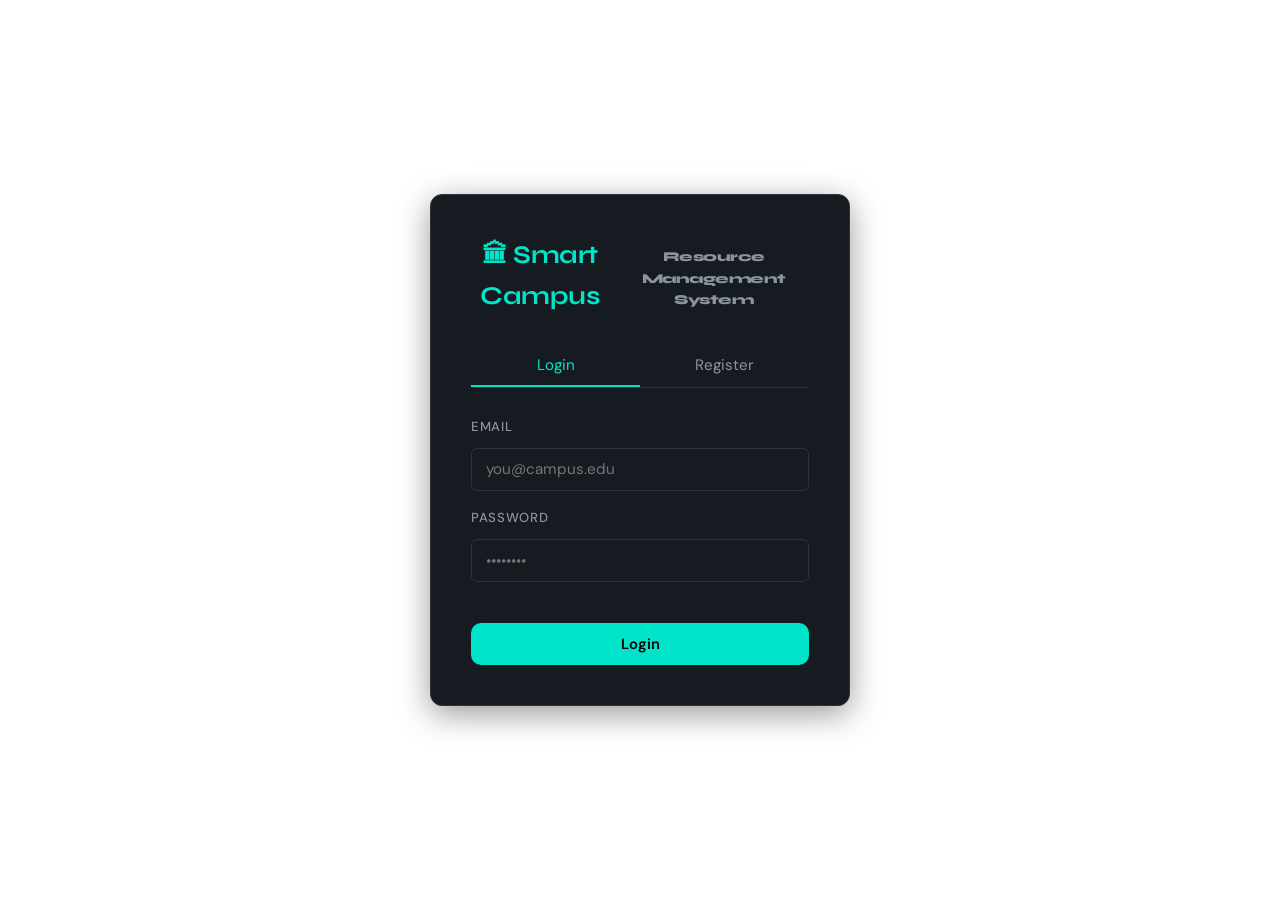
==== frontend/index.html @ bc65549e "Full stack code" ====
<!DOCTYPE html>
<html lang="en">
<head>
  <meta charset="UTF-8" />
  <meta name="viewport" content="width=device-width, initial-scale=1.0" />
  <title>Smart Campus — Login</title>
  <link rel="stylesheet" href="../css/style.css" />
  <style>
    /* ── Page-specific layout ── */
    body { background: var(--bg-dark); display: flex; align-items: center; justify-content: center; min-height: 100vh; }

    .auth-card {
      background: var(--bg-card);
      border: 1px solid var(--border);
      border-radius: 12px;
      width: 100%;
      max-width: 420px;
      padding: 2.5rem;
      box-shadow: 0 8px 32px rgba(0,0,0,0.4);
    }

    .auth-logo {
      text-align: center;
      margin-bottom: 1.75rem;
    }
    .auth-logo h1 { font-size: 1.6rem; color: var(--accent); margin: 0; }
    .auth-logo p  { color: var(--text-muted); font-size: 0.85rem; margin: 0.25rem 0 0; }

    .tab-row {
      display: flex;
      border-bottom: 1px solid var(--border);
      margin-bottom: 1.75rem;
    }
    .tab-btn {
      flex: 1;
      padding: 0.6rem;
      background: none;
      border: none;
      color: var(--text-muted);
      font-size: 0.95rem;
      cursor: pointer;
      border-bottom: 2px solid transparent;
      transition: all 0.2s;
    }
    .tab-btn.active { color: var(--accent); border-bottom-color: var(--accent); }

    .tab-panel { display: none; }
    .tab-panel.active { display: block; }

    .form-group { margin-bottom: 1rem; }
    .form-group label { display: block; color: var(--text-muted); font-size: 0.82rem; margin-bottom: 0.35rem; text-transform: uppercase; letter-spacing: 0.05em; }
    .form-group input,
    .form-group select { width: 100%; padding: 0.65rem 0.85rem; background: var(--bg-input); border: 1px solid var(--border); border-radius: 6px; color: var(--text); font-size: 0.95rem; box-sizing: border-box; transition: border-color 0.2s; }
    .form-group input:focus,
    .form-group select:focus { outline: none; border-color: var(--accent); }

    .btn-full { width: 100%; margin-top: 0.5rem; }
    .auth-error { color: var(--danger); font-size: 0.85rem; margin-top: 0.5rem; min-height: 1.2em; }
  </style>
</head>
<body>

<div class="auth-card">
  <div class="auth-logo">
    <h1>🏛 Smart Campus</h1>
    <p>Resource Management System</p>
  </div>

  <div class="tab-row">
    <button class="tab-btn active" onclick="switchTab('login')">Login</button>
    <button class="tab-btn" onclick="switchTab('signup')">Register</button>
  </div>

  <!-- LOGIN PANEL -->
  <div id="panel-login" class="tab-panel active">
    <div class="form-group">
      <label>Email</label>
      <input type="email" id="login-email" placeholder="you@campus.edu" autocomplete="email" />
    </div>
    <div class="form-group">
      <label>Password</label>
      <input type="password" id="login-password" placeholder="••••••••" autocomplete="current-password" />
    </div>
    <p class="auth-error" id="login-error"></p>
    <button class="btn btn-primary btn-full" id="btn-login" data-label="Login" onclick="doLogin()">Login</button>
  </div>

  <!-- SIGNUP PANEL -->
  <div id="panel-signup" class="tab-panel">
    <div class="form-group">
      <label>Full Name</label>
      <input type="text" id="reg-name" placeholder="Jane Smith" />
    </div>
    <div class="form-group">
      <label>Email</label>
      <input type="email" id="reg-email" placeholder="you@campus.edu" />
    </div>
    <div class="form-group">
      <label>Password</label>
      <input type="password" id="reg-password" placeholder="Min. 6 characters" />
    </div>
    <div class="form-group">
      <label>Role</label>
      <select id="reg-role">
        <option value="2">Student</option>
        <option value="3">Faculty</option>
      </select>
    </div>
    <p class="auth-error" id="reg-error"></p>
    <button class="btn btn-primary btn-full" id="btn-register" data-label="Create Account" onclick="doRegister()">Create Account</button>
  </div>
</div>

<div id="toast-container"></div>

<script>
  const API = "/api";

  // Check if already logged in
  if (localStorage.getItem("campus_token")) {
    window.location.href = "dashboard.html";
  }

  function switchTab(tab) {
    document.querySelectorAll(".tab-btn").forEach((b, i) => {
      b.classList.toggle("active", (i === 0 && tab === "login") || (i === 1 && tab === "signup"));
    });
    document.getElementById("panel-login").classList.toggle("active", tab === "login");
    document.getElementById("panel-signup").classList.toggle("active", tab === "signup");
  }

  async function doLogin() {
    const email    = document.getElementById("login-email").value.trim();
    const password = document.getElementById("login-password").value;
    const errEl    = document.getElementById("login-error");
    errEl.textContent = "";

    if (!email || !password) { errEl.textContent = "All fields required."; return; }

    const btn = document.getElementById("btn-login");
    btn.disabled = true; btn.textContent = "Logging in…";

    try {
      const res = await fetch(`${API}/users/login`, {
        method: "POST",
        headers: { "Content-Type": "application/json" },
        body: JSON.stringify({ email, password })
      });
      const data = await res.json();
      if (!res.ok) { errEl.textContent = data.detail || "Login failed."; return; }

      localStorage.setItem("campus_token", data.access_token);
      localStorage.setItem("campus_user", JSON.stringify({ user_id: data.user_id, role_id: data.role_id, email }));
      window.location.href = "dashboard.html";
    } catch(e) {
      errEl.textContent = "Network error.";
    } finally {
      btn.disabled = false; btn.textContent = "Login";
    }
  }

  async function doRegister() {
    const name     = document.getElementById("reg-name").value.trim();
    const email    = document.getElementById("reg-email").value.trim();
    const password = document.getElementById("reg-password").value;
    const role_id  = parseInt(document.getElementById("reg-role").value);
    const errEl    = document.getElementById("reg-error");
    errEl.textContent = "";

    if (!name || !email || !password) { errEl.textContent = "All fields required."; return; }
    if (password.length < 6)          { errEl.textContent = "Password must be at least 6 characters."; return; }

    const btn = document.getElementById("btn-register");
    btn.disabled = true; btn.textContent = "Creating account…";

    try {
      const res = await fetch(`${API}/users/register`, {
        method: "POST",
        headers: { "Content-Type": "application/json" },
        body: JSON.stringify({ name, email, password, role_id })
      });
      const data = await res.json();
      if (!res.ok) { errEl.textContent = data.detail || "Registration failed."; return; }
      showToast("Account created! Please log in.", "success");
      switchTab("login");
      document.getElementById("login-email").value = email;
    } catch(e) {
      errEl.textContent = "Network error.";
    } finally {
      btn.disabled = false; btn.textContent = "Create Account";
    }
  }

  // Allow Enter key to submit
  document.addEventListener("keydown", e => {
    if (e.key !== "Enter") return;
    const active = document.querySelector(".tab-panel.active")?.id;
    if (active === "panel-login")  doLogin();
    if (active === "panel-signup") doRegister();
  });

  function showToast(msg, type = "info") {
    const c = document.getElementById("toast-container");
    const t = document.createElement("div");
    t.className = `toast toast-${type}`;
    t.textContent = msg;
    c.appendChild(t);
    setTimeout(() => t.classList.add("show"), 10);
    setTimeout(() => { t.classList.remove("show"); setTimeout(() => t.remove(), 300); }, 3500);
  }
</script>
</body>
</html>
---- css/style.css ----
/* ================================================================
   SMART CAMPUS — style.css
   Design: Industrial-precision · Dark navy + electric teal accent
   ================================================================ */

@import url('https://fonts.googleapis.com/css2?family=Syne:wght@400;600;700;800&family=DM+Sans:wght@300;400;500&display=swap');

/* ─── VARIABLES ──────────────────────────────────────────────── */
:root {
  --bg:         #0d1117;
  --bg-card:    #161b22;
  --bg-hover:   #1f2937;
  --border:     #2d333b;
  --accent:     #00e5c9;
  --accent-dim: #00b89e;
  --accent-bg:  rgba(0, 229, 201, 0.08);
  --red:        #ff5c6c;
  --yellow:     #ffc84a;
  --green:      #4ade80;
  --text:       #e6edf3;
  --text-muted: #8b949e;
  --radius:     10px;
  --shadow:     0 4px 24px rgba(0,0,0,0.4);
  --font-head:  'Syne', sans-serif;
  --font-body:  'DM Sans', sans-serif;
  --nav-w:      240px;
  --transition: 0.2s ease;
}

/* ─── RESET ──────────────────────────────────────────────────── */
*, *::before, *::after { box-sizing: border-box; margin: 0; padding: 0; }
html { font-size: 16px; }
body {
  font-family: var(--font-body);
  background: var(--bg);
  color: var(--text);
  min-height: 100vh;
  line-height: 1.6;
}
a { text-decoration: none; color: inherit; }
button { cursor: pointer; font-family: var(--font-body); }
input, select, textarea { font-family: var(--font-body); }

/* ─── AUTH PAGES (index.html) ────────────────────────────────── */
.auth-container {
  min-height: 100vh;
  display: flex;
  align-items: center;
  justify-content: center;
  background: var(--bg);
  position: relative;
  overflow: hidden;
}
.auth-container::before {
  content: '';
  position: absolute;
  width: 600px; height: 600px;
  border-radius: 50%;
  background: radial-gradient(circle, rgba(0,229,201,0.06) 0%, transparent 70%);
  top: -100px; right: -100px;
  pointer-events: none;
}
.auth-box {
  background: var(--bg-card);
  border: 1px solid var(--border);
  border-radius: 16px;
  padding: 48px 40px;
  width: 420px;
  box-shadow: var(--shadow);
  animation: fadeUp 0.4s ease;
}
.auth-logo {
  font-family: var(--font-head);
  font-size: 1.5rem;
  font-weight: 800;
  color: var(--accent);
  letter-spacing: -0.5px;
  margin-bottom: 8px;
  display: flex;
  align-items: center;
  gap: 10px;
}
.auth-logo svg { width: 28px; height: 28px; }
.auth-title {
  font-family: var(--font-head);
  font-size: 1.75rem;
  font-weight: 700;
  margin-bottom: 6px;
}
.auth-subtitle { color: var(--text-muted); font-size: 0.875rem; margin-bottom: 32px; }
.auth-tabs {
  display: flex;
  gap: 4px;
  background: var(--bg);
  border-radius: 8px;
  padding: 4px;
  margin-bottom: 28px;
}
.auth-tab {
  flex: 1;
  padding: 8px;
  border: none;
  background: transparent;
  color: var(--text-muted);
  border-radius: 6px;
  font-size: 0.875rem;
  font-weight: 500;
  transition: var(--transition);
}
.auth-tab.active { background: var(--accent); color: #000; font-weight: 600; }
.auth-form { display: flex; flex-direction: column; gap: 16px; }
.form-group { display: flex; flex-direction: column; gap: 6px; }
.form-group label { font-size: 0.8rem; font-weight: 500; color: var(--text-muted); letter-spacing: 0.5px; text-transform: uppercase; }
.form-group input,
.form-group select {
  background: var(--bg);
  border: 1px solid var(--border);
  border-radius: var(--radius);
  padding: 10px 14px;
  color: var(--text);
  font-size: 0.925rem;
  transition: border-color var(--transition);
  outline: none;
}
.form-group input:focus,
.form-group select:focus { border-color: var(--accent); }
.form-group select option { background: var(--bg-card); }

.btn {
  padding: 11px 20px;
  border: none;
  border-radius: var(--radius);
  font-size: 0.925rem;
  font-weight: 600;
  transition: var(--transition);
}
.btn-primary {
  background: var(--accent);
  color: #000;
  width: 100%;
  margin-top: 4px;
}
.btn-primary:hover { background: var(--accent-dim); transform: translateY(-1px); }
.btn-secondary {
  background: var(--bg-hover);
  color: var(--text);
  border: 1px solid var(--border);
}
.btn-secondary:hover { background: var(--border); }
.btn-danger { background: var(--red); color: #fff; }
.btn-danger:hover { opacity: 0.85; }
.btn-sm { padding: 6px 14px; font-size: 0.8rem; }
.btn-icon { background: none; border: none; color: var(--text-muted); padding: 6px; border-radius: 6px; }
.btn-icon:hover { color: var(--text); background: var(--bg-hover); }

.alert {
  padding: 10px 14px;
  border-radius: var(--radius);
  font-size: 0.875rem;
  display: none;
}
.alert.show { display: block; }
.alert-error   { background: rgba(255,92,108,0.1); border: 1px solid rgba(255,92,108,0.3); color: var(--red); }
.alert-success { background: rgba(74,222,128,0.1); border: 1px solid rgba(74,222,128,0.3); color: var(--green); }
.alert-info    { background: var(--accent-bg); border: 1px solid rgba(0,229,201,0.3); color: var(--accent); }

/* ─── APP SHELL ──────────────────────────────────────────────── */
.app-shell { display: flex; min-height: 100vh; }

/* Sidebar */
.sidebar {
  width: var(--nav-w);
  background: var(--bg-card);
  border-right: 1px solid var(--border);
  display: flex;
  flex-direction: column;
  position: fixed;
  top: 0; left: 0;
  height: 100vh;
  z-index: 100;
  transition: transform var(--transition);
}
.sidebar-logo {
  padding: 24px 20px 16px;
  font-family: var(--font-head);
  font-size: 1.1rem;
  font-weight: 800;
  color: var(--accent);
  border-bottom: 1px solid var(--border);
  letter-spacing: -0.3px;
}
.sidebar-logo span { color: var(--text-muted); font-weight: 400; }
.sidebar-nav { flex: 1; padding: 16px 12px; display: flex; flex-direction: column; gap: 4px; }
.nav-item {
  display: flex;
  align-items: center;
  gap: 12px;
  padding: 10px 12px;
  border-radius: var(--radius);
  color: var(--text-muted);
  font-size: 0.9rem;
  font-weight: 500;
  transition: var(--transition);
  cursor: pointer;
  border: none;
  background: none;
  text-align: left;
  width: 100%;
}
.nav-item:hover { background: var(--bg-hover); color: var(--text); }
.nav-item.active { background: var(--accent-bg); color: var(--accent); }
.nav-item svg { width: 18px; height: 18px; flex-shrink: 0; }
.nav-section-label {
  font-size: 0.7rem;
  font-weight: 600;
  color: var(--text-muted);
  letter-spacing: 1px;
  text-transform: uppercase;
  padding: 12px 12px 4px;
}
.sidebar-footer {
  padding: 16px 12px;
  border-top: 1px solid var(--border);
}
.user-chip {
  display: flex;
  align-items: center;
  gap: 10px;
  padding: 8px 10px;
  border-radius: var(--radius);
  background: var(--bg-hover);
}
.user-avatar {
  width: 32px; height: 32px;
  border-radius: 50%;
  background: var(--accent);
  color: #000;
  font-weight: 700;
  font-size: 0.8rem;
  display: flex;
  align-items: center;
  justify-content: center;
  flex-shrink: 0;
}
.user-info { flex: 1; min-width: 0; }
.user-name { font-size: 0.85rem; font-weight: 600; white-space: nowrap; overflow: hidden; text-overflow: ellipsis; }
.user-role { font-size: 0.7rem; color: var(--text-muted); }

/* Main content */
.main-content {
  margin-left: var(--nav-w);
  flex: 1;
  padding: 32px;
  min-height: 100vh;
}

/* ─── PAGE HEADERS ───────────────────────────────────────────── */
.page-header {
  display: flex;
  align-items: flex-start;
  justify-content: space-between;
  margin-bottom: 28px;
  gap: 16px;
}
.page-title {
  font-family: var(--font-head);
  font-size: 1.6rem;
  font-weight: 800;
  letter-spacing: -0.5px;
}
.page-subtitle { color: var(--text-muted); font-size: 0.875rem; margin-top: 2px; }

/* ─── CARDS ──────────────────────────────────────────────────── */
.card {
  background: var(--bg-card);
  border: 1px solid var(--border);
  border-radius: 14px;
  padding: 24px;
}
.card-title {
  font-family: var(--font-head);
  font-size: 1rem;
  font-weight: 700;
  margin-bottom: 16px;
}

/* Stat cards grid */
.stats-grid {
  display: grid;
  grid-template-columns: repeat(auto-fill, minmax(200px, 1fr));
  gap: 16px;
  margin-bottom: 28px;
}
.stat-card {
  background: var(--bg-card);
  border: 1px solid var(--border);
  border-radius: 14px;
  padding: 20px 22px;
  position: relative;
  overflow: hidden;
}
.stat-card::after {
  content: '';
  position: absolute;
  top: 0; left: 0;
  width: 3px; height: 100%;
  background: var(--accent);
}
.stat-card.red::after   { background: var(--red); }
.stat-card.yellow::after{ background: var(--yellow); }
.stat-card.green::after { background: var(--green); }
.stat-label { font-size: 0.75rem; font-weight: 600; color: var(--text-muted); text-transform: uppercase; letter-spacing: 0.5px; margin-bottom: 8px; }
.stat-value { font-family: var(--font-head); font-size: 2.2rem; font-weight: 800; letter-spacing: -1px; }
.stat-sub   { font-size: 0.8rem; color: var(--text-muted); margin-top: 4px; }

/* ─── TABLES ─────────────────────────────────────────────────── */
.table-wrap { overflow-x: auto; }
table { width: 100%; border-collapse: collapse; }
thead th {
  text-align: left;
  font-size: 0.75rem;
  font-weight: 600;
  color: var(--text-muted);
  text-transform: uppercase;
  letter-spacing: 0.5px;
  padding: 10px 14px;
  border-bottom: 1px solid var(--border);
}
tbody td {
  padding: 12px 14px;
  font-size: 0.875rem;
  border-bottom: 1px solid var(--border);
  vertical-align: middle;
}
tbody tr:last-child td { border-bottom: none; }
tbody tr:hover { background: var(--bg-hover); }

/* ─── BADGES ─────────────────────────────────────────────────── */
.badge {
  display: inline-flex;
  align-items: center;
  gap: 5px;
  padding: 3px 10px;
  border-radius: 20px;
  font-size: 0.75rem;
  font-weight: 600;
}
.badge-green     { background: rgba(74,222,128,0.12); color: var(--green); }
.badge-red       { background: rgba(255,92,108,0.12); color: var(--red); }
.badge-yellow    { background: rgba(255,200,74,0.12); color: var(--yellow); }
.badge-teal      { background: var(--accent-bg); color: var(--accent); }
.badge-muted     { background: var(--bg-hover); color: var(--text-muted); }

/* ─── FORMS ──────────────────────────────────────────────────── */
.form-row { display: grid; grid-template-columns: 1fr 1fr; gap: 16px; }
.form-actions { display: flex; gap: 12px; justify-content: flex-end; margin-top: 8px; }

/* ─── MODAL ──────────────────────────────────────────────────── */
.modal-backdrop {
  position: fixed; inset: 0;
  background: rgba(0,0,0,0.7);
  z-index: 200;
  display: none;
  align-items: center;
  justify-content: center;
}
.modal-backdrop.open { display: flex; }
.modal {
  background: var(--bg-card);
  border: 1px solid var(--border);
  border-radius: 16px;
  padding: 32px;
  width: 500px;
  max-width: 95vw;
  box-shadow: var(--shadow);
  animation: fadeUp 0.25s ease;
}
.modal-header {
  display: flex;
  justify-content: space-between;
  align-items: center;
  margin-bottom: 24px;
}
.modal-title { font-family: var(--font-head); font-size: 1.2rem; font-weight: 700; }

/* ─── SLOT GRID ──────────────────────────────────────────────── */
.slot-grid {
  display: grid;
  grid-template-columns: repeat(auto-fill, minmax(120px, 1fr));
  gap: 8px;
}
.slot-btn {
  padding: 10px;
  border: 1px solid var(--border);
  border-radius: 8px;
  background: var(--bg);
  color: var(--text);
  font-size: 0.8rem;
  text-align: center;
  transition: var(--transition);
  cursor: pointer;
}
.slot-btn:hover:not(:disabled) { border-color: var(--accent); color: var(--accent); }
.slot-btn.selected { border-color: var(--accent); background: var(--accent-bg); color: var(--accent); font-weight: 600; }
.slot-btn:disabled { opacity: 0.35; cursor: not-allowed; }

/* ─── RESOURCE CARDS (booking page) ─────────────────────────── */
.resource-grid {
  display: grid;
  grid-template-columns: repeat(auto-fill, minmax(260px, 1fr));
  gap: 16px;
}
.resource-card {
  background: var(--bg-card);
  border: 1px solid var(--border);
  border-radius: 14px;
  padding: 20px;
  cursor: pointer;
  transition: var(--transition);
  position: relative;
}
.resource-card:hover { border-color: var(--accent); transform: translateY(-2px); }
.resource-card.selected { border-color: var(--accent); box-shadow: 0 0 0 3px var(--accent-bg); }
.resource-card.disabled { opacity: 0.45; cursor: not-allowed; pointer-events: none; }
.resource-name { font-family: var(--font-head); font-size: 1rem; font-weight: 700; margin-bottom: 4px; }
.resource-meta { font-size: 0.8rem; color: var(--text-muted); display: flex; gap: 8px; flex-wrap: wrap; margin-top: 8px; }
.resource-meta span { display: flex; align-items: center; gap: 4px; }

/* ─── CHART BARS ─────────────────────────────────────────────── */
.bar-chart { display: flex; flex-direction: column; gap: 10px; }
.bar-row { display: flex; align-items: center; gap: 12px; }
.bar-label { width: 130px; font-size: 0.8rem; color: var(--text-muted); white-space: nowrap; overflow: hidden; text-overflow: ellipsis; flex-shrink: 0; }
.bar-track { flex: 1; height: 8px; background: var(--bg-hover); border-radius: 4px; overflow: hidden; }
.bar-fill  { height: 100%; background: var(--accent); border-radius: 4px; transition: width 0.6s ease; }
.bar-count { width: 40px; text-align: right; font-size: 0.8rem; font-weight: 600; color: var(--text); }

/* ─── DONUT (CSS-only) ───────────────────────────────────────── */
.donut-wrap { display: flex; align-items: center; gap: 24px; }
.donut-legend { display: flex; flex-direction: column; gap: 8px; }
.legend-item { display: flex; align-items: center; gap: 8px; font-size: 0.8rem; }
.legend-dot { width: 10px; height: 10px; border-radius: 50%; flex-shrink: 0; }

/* ─── LOADING ────────────────────────────────────────────────── */
.spinner {
  width: 22px; height: 22px;
  border: 3px solid var(--border);
  border-top-color: var(--accent);
  border-radius: 50%;
  animation: spin 0.7s linear infinite;
  margin: 0 auto;
}
.loading-overlay {
  display: flex; align-items: center; justify-content: center;
  padding: 48px;
  flex-direction: column;
  gap: 12px;
  color: var(--text-muted);
  font-size: 0.875rem;
}

/* ─── EMPTY STATE ────────────────────────────────────────────── */
.empty-state {
  text-align: center;
  padding: 48px 24px;
  color: var(--text-muted);
}
.empty-state svg { width: 48px; height: 48px; margin: 0 auto 16px; opacity: 0.3; }
.empty-state p { font-size: 0.875rem; }

/* ─── FILTER BAR ─────────────────────────────────────────────── */
.filter-bar {
  display: flex;
  align-items: center;
  gap: 12px;
  flex-wrap: wrap;
  margin-bottom: 20px;
}
.filter-bar input,
.filter-bar select {
  background: var(--bg-card);
  border: 1px solid var(--border);
  border-radius: var(--radius);
  padding: 8px 14px;
  color: var(--text);
  font-size: 0.875rem;
  outline: none;
  transition: border-color var(--transition);
}
.filter-bar input:focus,
.filter-bar select:focus { border-color: var(--accent); }
.filter-bar select option { background: var(--bg-card); }

/* ─── ANIMATIONS ─────────────────────────────────────────────── */
@keyframes fadeUp {
  from { opacity: 0; transform: translateY(16px); }
  to   { opacity: 1; transform: translateY(0); }
}
@keyframes spin {
  to { transform: rotate(360deg); }
}
.page-section { animation: fadeUp 0.3s ease; }

/* ─── RESPONSIVE ─────────────────────────────────────────────── */
@media (max-width: 768px) {
  .sidebar { transform: translateX(-100%); }
  .sidebar.open { transform: translateX(0); }
  .main-content { margin-left: 0; padding: 20px 16px; }
  .form-row { grid-template-columns: 1fr; }
  .stats-grid { grid-template-columns: repeat(2, 1fr); }
  .auth-box { width: 95vw; padding: 32px 20px; }
}

/* ─── UTILITIES ──────────────────────────────────────────────── */
.hidden { display: none !important; }
.flex   { display: flex; }
.items-center { align-items: center; }
.gap-2  { gap: 8px; }
.gap-3  { gap: 12px; }
.mt-1   { margin-top: 4px; }
.mt-2   { margin-top: 8px; }
.mt-3   { margin-top: 16px; }
.mb-2   { margin-bottom: 8px; }
.text-muted  { color: var(--text-muted); }
.text-accent { color: var(--accent); }
.text-red    { color: var(--red); }
.text-sm     { font-size: 0.875rem; }
.font-bold   { font-weight: 700; }
.w-full      { width: 100%; }
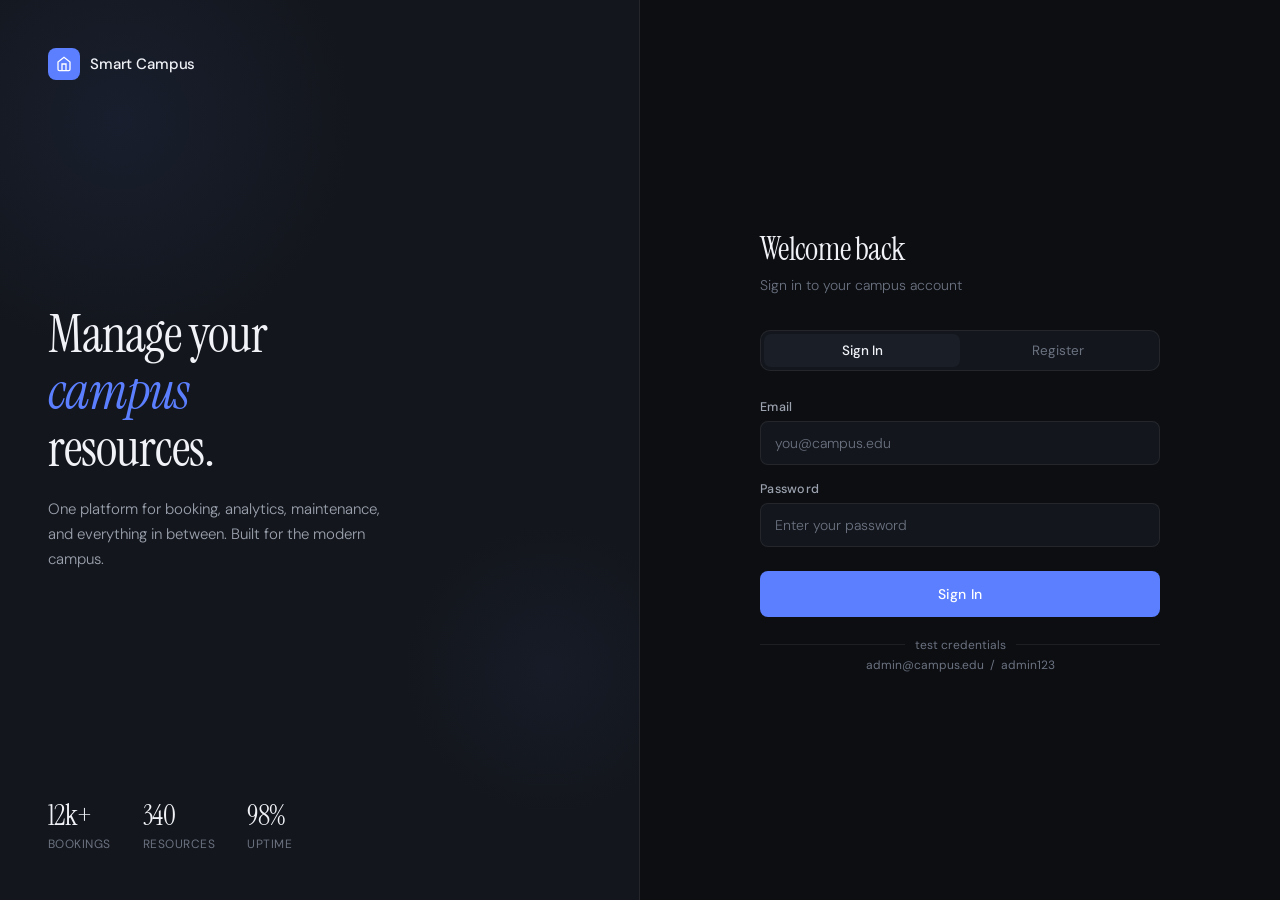
==== commit df5bff59: "Updated HTML Files" ====
--- a/frontend/index.html
+++ b/frontend/index.html
@@ -3,211 +3,534 @@
 <head>
   <meta charset="UTF-8" />
   <meta name="viewport" content="width=device-width, initial-scale=1.0" />
-  <title>Smart Campus — Login</title>
-  <link rel="stylesheet" href="../css/style.css" />
+  <title>Smart Campus — Sign In</title>
+  <link rel="preconnect" href="https://fonts.googleapis.com">
+  <link rel="preconnect" href="https://fonts.gstatic.com" crossorigin>
+  <link href="https://fonts.googleapis.com/css2?family=Instrument+Serif:ital@0;1&family=DM+Sans:wght@300;400;500&display=swap" rel="stylesheet">
   <style>
-    /* ── Page-specific layout ── */
-    body { background: var(--bg-dark); display: flex; align-items: center; justify-content: center; min-height: 100vh; }
+    *, *::before, *::after { box-sizing: border-box; margin: 0; padding: 0; }
+
+    :root {
+      --bg: #0c0e12;
+      --surface: #13161c;
+      --surface2: #1a1e27;
+      --border: rgba(255,255,255,0.07);
+      --border-hover: rgba(255,255,255,0.14);
+      --accent: #5b7fff;
+      --accent-glow: rgba(91,127,255,0.18);
+      --accent-dim: rgba(91,127,255,0.12);
+      --text: #f0f2f7;
+      --text-muted: #6b7280;
+      --text-dim: #9ca3af;
+      --success: #22c55e;
+      --danger: #f87171;
+      --serif: 'Instrument Serif', Georgia, serif;
+      --sans: 'DM Sans', sans-serif;
+    }
+
+    html, body {
+      height: 100%;
+      background: var(--bg);
+      font-family: var(--sans);
+      color: var(--text);
+    }
+
+    body {
+      display: grid;
+      grid-template-columns: 1fr 1fr;
+      min-height: 100vh;
+    }
+
+    /* ── LEFT PANEL ── */
+    .left-panel {
+      display: flex;
+      flex-direction: column;
+      justify-content: space-between;
+      padding: 48px;
+      background: var(--surface);
+      border-right: 1px solid var(--border);
+      position: relative;
+      overflow: hidden;
+    }
+
+    .left-panel::before {
+      content: '';
+      position: absolute;
+      top: -120px;
+      left: -120px;
+      width: 480px;
+      height: 480px;
+      background: radial-gradient(circle, rgba(91,127,255,0.08) 0%, transparent 70%);
+      pointer-events: none;
+    }
+
+    .left-panel::after {
+      content: '';
+      position: absolute;
+      bottom: 80px;
+      right: -60px;
+      width: 300px;
+      height: 300px;
+      background: radial-gradient(circle, rgba(91,127,255,0.05) 0%, transparent 70%);
+      pointer-events: none;
+    }
+
+    .brand {
+      display: flex;
+      align-items: center;
+      gap: 10px;
+      position: relative;
+      z-index: 1;
+    }
+
+    .brand-icon {
+      width: 32px;
+      height: 32px;
+      background: var(--accent);
+      border-radius: 8px;
+      display: flex;
+      align-items: center;
+      justify-content: center;
+    }
+
+    .brand-icon svg {
+      width: 16px;
+      height: 16px;
+      stroke: white;
+      fill: none;
+      stroke-width: 2;
+    }
+
+    .brand-name {
+      font-size: 15px;
+      font-weight: 500;
+      letter-spacing: -0.01em;
+    }
+
+    .left-content {
+      position: relative;
+      z-index: 1;
+    }
+
+    .left-content h1 {
+      font-family: var(--serif);
+      font-size: 52px;
+      line-height: 1.1;
+      font-weight: 400;
+      color: var(--text);
+      letter-spacing: -0.02em;
+      margin-bottom: 20px;
+    }
+
+    .left-content h1 em {
+      font-style: italic;
+      color: var(--accent);
+    }
+
+    .left-content p {
+      font-size: 15px;
+      color: var(--text-dim);
+      line-height: 1.65;
+      max-width: 340px;
+      font-weight: 300;
+    }
+
+    .stats-row {
+      display: flex;
+      gap: 32px;
+      position: relative;
+      z-index: 1;
+    }
+
+    .stat {
+      display: flex;
+      flex-direction: column;
+      gap: 2px;
+    }
+
+    .stat-number {
+      font-family: var(--serif);
+      font-size: 28px;
+      color: var(--text);
+      letter-spacing: -0.02em;
+    }
+
+    .stat-label {
+      font-size: 12px;
+      color: var(--text-muted);
+      font-weight: 400;
+      letter-spacing: 0.04em;
+      text-transform: uppercase;
+    }
+
+    /* ── RIGHT PANEL ── */
+    .right-panel {
+      display: flex;
+      align-items: center;
+      justify-content: center;
+      padding: 48px 56px;
+    }
 
     .auth-card {
-      background: var(--bg-card);
+      width: 100%;
+      max-width: 400px;
+    }
+
+    .auth-header {
+      margin-bottom: 36px;
+    }
+
+    .auth-header h2 {
+      font-family: var(--serif);
+      font-size: 32px;
+      font-weight: 400;
+      letter-spacing: -0.02em;
+      margin-bottom: 6px;
+    }
+
+    .auth-header p {
+      font-size: 14px;
+      color: var(--text-muted);
+      font-weight: 300;
+    }
+
+    /* TABS */
+    .tabs {
+      display: flex;
+      gap: 0;
+      background: var(--surface);
       border: 1px solid var(--border);
-      border-radius: 12px;
-      width: 100%;
-      max-width: 420px;
-      padding: 2.5rem;
-      box-shadow: 0 8px 32px rgba(0,0,0,0.4);
-    }
-
-    .auth-logo {
-      text-align: center;
-      margin-bottom: 1.75rem;
-    }
-    .auth-logo h1 { font-size: 1.6rem; color: var(--accent); margin: 0; }
-    .auth-logo p  { color: var(--text-muted); font-size: 0.85rem; margin: 0.25rem 0 0; }
-
-    .tab-row {
-      display: flex;
-      border-bottom: 1px solid var(--border);
-      margin-bottom: 1.75rem;
-    }
-    .tab-btn {
+      border-radius: 10px;
+      padding: 3px;
+      margin-bottom: 28px;
+    }
+
+    .tab {
       flex: 1;
-      padding: 0.6rem;
-      background: none;
+      padding: 8px 0;
+      font-size: 13.5px;
+      font-weight: 400;
+      font-family: var(--sans);
+      background: transparent;
       border: none;
       color: var(--text-muted);
-      font-size: 0.95rem;
+      border-radius: 7px;
       cursor: pointer;
-      border-bottom: 2px solid transparent;
-      transition: all 0.2s;
-    }
-    .tab-btn.active { color: var(--accent); border-bottom-color: var(--accent); }
-
-    .tab-panel { display: none; }
-    .tab-panel.active { display: block; }
-
-    .form-group { margin-bottom: 1rem; }
-    .form-group label { display: block; color: var(--text-muted); font-size: 0.82rem; margin-bottom: 0.35rem; text-transform: uppercase; letter-spacing: 0.05em; }
-    .form-group input,
-    .form-group select { width: 100%; padding: 0.65rem 0.85rem; background: var(--bg-input); border: 1px solid var(--border); border-radius: 6px; color: var(--text); font-size: 0.95rem; box-sizing: border-box; transition: border-color 0.2s; }
-    .form-group input:focus,
-    .form-group select:focus { outline: none; border-color: var(--accent); }
-
-    .btn-full { width: 100%; margin-top: 0.5rem; }
-    .auth-error { color: var(--danger); font-size: 0.85rem; margin-top: 0.5rem; min-height: 1.2em; }
+      transition: all 0.2s ease;
+    }
+
+    .tab.active {
+      background: var(--surface2);
+      color: var(--text);
+      font-weight: 500;
+    }
+
+    /* FORM */
+    .form-group {
+      margin-bottom: 16px;
+    }
+
+    label {
+      display: block;
+      font-size: 12.5px;
+      font-weight: 500;
+      color: var(--text-dim);
+      margin-bottom: 6px;
+      letter-spacing: 0.02em;
+    }
+
+    input, select {
+      width: 100%;
+      height: 44px;
+      background: var(--surface);
+      border: 1px solid var(--border);
+      border-radius: 8px;
+      padding: 0 14px;
+      font-size: 14px;
+      font-family: var(--sans);
+      color: var(--text);
+      outline: none;
+      transition: border-color 0.18s ease, box-shadow 0.18s ease;
+      -webkit-appearance: none;
+    }
+
+    select {
+      cursor: pointer;
+      background-image: url("data:image/svg+xml,%3Csvg xmlns='http://www.w3.org/2000/svg' width='12' height='8' viewBox='0 0 12 8'%3E%3Cpath d='M1 1l5 5 5-5' stroke='%236b7280' stroke-width='1.5' fill='none' stroke-linecap='round'/%3E%3C/svg%3E");
+      background-repeat: no-repeat;
+      background-position: right 14px center;
+      padding-right: 36px;
+    }
+
+    select option { background: #1a1e27; }
+
+    input::placeholder { color: var(--text-muted); font-weight: 300; }
+
+    input:hover, select:hover { border-color: var(--border-hover); }
+
+    input:focus, select:focus {
+      border-color: var(--accent);
+      box-shadow: 0 0 0 3px var(--accent-dim);
+    }
+
+    /* BUTTON */
+    .btn-primary {
+      width: 100%;
+      height: 46px;
+      background: var(--accent);
+      border: none;
+      border-radius: 8px;
+      color: white;
+      font-size: 14px;
+      font-weight: 500;
+      font-family: var(--sans);
+      cursor: pointer;
+      margin-top: 8px;
+      transition: all 0.18s ease;
+      letter-spacing: 0.01em;
+      position: relative;
+      overflow: hidden;
+    }
+
+    .btn-primary::after {
+      content: '';
+      position: absolute;
+      inset: 0;
+      background: rgba(255,255,255,0);
+      transition: background 0.18s;
+    }
+
+    .btn-primary:hover::after { background: rgba(255,255,255,0.08); }
+    .btn-primary:active { transform: scale(0.99); }
+    .btn-primary:disabled { opacity: 0.5; cursor: not-allowed; transform: none; }
+
+    /* ALERTS */
+    .alert {
+      font-size: 13px;
+      border-radius: 7px;
+      padding: 0;
+      max-height: 0;
+      overflow: hidden;
+      transition: max-height 0.25s ease, padding 0.25s ease, margin 0.25s ease;
+      margin: 0;
+    }
+
+    .alert.show {
+      padding: 10px 12px;
+      max-height: 80px;
+      margin-bottom: 12px;
+    }
+
+    .alert-error.show {
+      background: rgba(248,113,113,0.1);
+      border: 1px solid rgba(248,113,113,0.2);
+      color: var(--danger);
+    }
+
+    .alert-success.show {
+      background: rgba(34,197,94,0.1);
+      border: 1px solid rgba(34,197,94,0.2);
+      color: var(--success);
+    }
+
+    /* DIVIDER */
+    .hint {
+      margin-top: 20px;
+      display: flex;
+      align-items: center;
+      gap: 10px;
+      font-size: 12px;
+      color: var(--text-muted);
+    }
+
+    .hint::before, .hint::after {
+      content: '';
+      flex: 1;
+      height: 1px;
+      background: var(--border);
+    }
+
+    .hidden { display: none; }
+
+    /* ── RESPONSIVE ── */
+    @media (max-width: 768px) {
+      body { grid-template-columns: 1fr; }
+
+      .left-panel {
+        padding: 32px 28px 28px;
+        border-right: none;
+        border-bottom: 1px solid var(--border);
+      }
+
+      .left-content h1 { font-size: 36px; }
+      .stats-row { gap: 24px; }
+
+      .right-panel { padding: 32px 28px; }
+    }
+
+    /* ── ANIMATION ── */
+    @keyframes fadeUp {
+      from { opacity: 0; transform: translateY(12px); }
+      to { opacity: 1; transform: translateY(0); }
+    }
+
+    .auth-card { animation: fadeUp 0.4s ease both; }
+    .left-content { animation: fadeUp 0.45s ease 0.1s both; }
   </style>
 </head>
 <body>
 
-<div class="auth-card">
-  <div class="auth-logo">
-    <h1>🏛 Smart Campus</h1>
-    <p>Resource Management System</p>
+  <!-- LEFT PANEL -->
+  <div class="left-panel">
+    <div class="brand">
+      <div class="brand-icon">
+        <svg viewBox="0 0 24 24"><path d="M3 9l9-7 9 7v11a2 2 0 01-2 2H5a2 2 0 01-2-2z"/><polyline points="9 22 9 12 15 12 15 22"/></svg>
+      </div>
+      <span class="brand-name">Smart Campus</span>
+    </div>
+
+    <div class="left-content">
+      <h1>Manage your<br><em>campus</em><br>resources.</h1>
+      <p>One platform for booking, analytics, maintenance, and everything in between. Built for the modern campus.</p>
+    </div>
+
+    <div class="stats-row">
+      <div class="stat">
+        <span class="stat-number">12k+</span>
+        <span class="stat-label">Bookings</span>
+      </div>
+      <div class="stat">
+        <span class="stat-number">340</span>
+        <span class="stat-label">Resources</span>
+      </div>
+      <div class="stat">
+        <span class="stat-number">98%</span>
+        <span class="stat-label">Uptime</span>
+      </div>
+    </div>
   </div>
 
-  <div class="tab-row">
-    <button class="tab-btn active" onclick="switchTab('login')">Login</button>
-    <button class="tab-btn" onclick="switchTab('signup')">Register</button>
+  <!-- RIGHT PANEL -->
+  <div class="right-panel">
+    <div class="auth-card">
+
+      <div class="auth-header">
+        <h2 id="panel-title">Welcome back</h2>
+        <p id="panel-sub">Sign in to your campus account</p>
+      </div>
+
+      <div class="tabs">
+        <button class="tab active" id="tab-login" onclick="switchTab('login')">Sign In</button>
+        <button class="tab" id="tab-register" onclick="switchTab('register')">Register</button>
+      </div>
+
+      <!-- LOGIN -->
+      <div id="panel-login">
+        <div class="form-group">
+          <label for="login-email">Email</label>
+          <input type="email" id="login-email" placeholder="you@campus.edu" autocomplete="email" />
+        </div>
+        <div class="form-group">
+          <label for="login-password">Password</label>
+          <input type="password" id="login-password" placeholder="Enter your password" />
+        </div>
+        <div class="alert alert-error" id="login-error"></div>
+        <button class="btn-primary" id="btn-login" onclick="doLogin()">Sign In</button>
+        <div class="hint">test credentials</div>
+        <div style="text-align:center;font-size:12px;color:var(--text-muted);margin-top:4px;">admin@campus.edu &nbsp;/&nbsp; admin123</div>
+      </div>
+
+      <!-- REGISTER -->
+      <div id="panel-register" class="hidden">
+        <div class="form-group">
+          <label for="reg-name">Full Name</label>
+          <input type="text" id="reg-name" placeholder="Your full name" />
+        </div>
+        <div class="form-group">
+          <label for="reg-email">Email</label>
+          <input type="email" id="reg-email" placeholder="you@campus.edu" />
+        </div>
+        <div class="form-group">
+          <label for="reg-password">Password</label>
+          <input type="password" id="reg-password" placeholder="Minimum 6 characters" />
+        </div>
+        <div class="form-group">
+          <label for="reg-role">Role</label>
+          <select id="reg-role">
+            <option value="2">Student</option>
+            <option value="3">Faculty</option>
+            <option value="4">Staff</option>
+          </select>
+        </div>
+        <div class="alert alert-error" id="reg-error"></div>
+        <div class="alert alert-success" id="reg-success"></div>
+        <button class="btn-primary" id="btn-register" onclick="doRegister()">Create Account</button>
+      </div>
+
+    </div>
   </div>
 
-  <!-- LOGIN PANEL -->
-  <div id="panel-login" class="tab-panel active">
-    <div class="form-group">
-      <label>Email</label>
-      <input type="email" id="login-email" placeholder="you@campus.edu" autocomplete="email" />
-    </div>
-    <div class="form-group">
-      <label>Password</label>
-      <input type="password" id="login-password" placeholder="••••••••" autocomplete="current-password" />
-    </div>
-    <p class="auth-error" id="login-error"></p>
-    <button class="btn btn-primary btn-full" id="btn-login" data-label="Login" onclick="doLogin()">Login</button>
-  </div>
-
-  <!-- SIGNUP PANEL -->
-  <div id="panel-signup" class="tab-panel">
-    <div class="form-group">
-      <label>Full Name</label>
-      <input type="text" id="reg-name" placeholder="Jane Smith" />
-    </div>
-    <div class="form-group">
-      <label>Email</label>
-      <input type="email" id="reg-email" placeholder="you@campus.edu" />
-    </div>
-    <div class="form-group">
-      <label>Password</label>
-      <input type="password" id="reg-password" placeholder="Min. 6 characters" />
-    </div>
-    <div class="form-group">
-      <label>Role</label>
-      <select id="reg-role">
-        <option value="2">Student</option>
-        <option value="3">Faculty</option>
-      </select>
-    </div>
-    <p class="auth-error" id="reg-error"></p>
-    <button class="btn btn-primary btn-full" id="btn-register" data-label="Create Account" onclick="doRegister()">Create Account</button>
-  </div>
-</div>
-
-<div id="toast-container"></div>
-
 <script>
-  const API = "/api";
-
-  // Check if already logged in
-  if (localStorage.getItem("campus_token")) {
-    window.location.href = "dashboard.html";
+  const API = "http://127.0.0.1:8000/api";
+  if (localStorage.getItem("campus_token")) window.location.href = "dashboard.html";
+
+  function switchTab(tab) {
+    const isLogin = tab === "login";
+    document.getElementById("tab-login").classList.toggle("active", isLogin);
+    document.getElementById("tab-register").classList.toggle("active", !isLogin);
+    document.getElementById("panel-login").classList.toggle("hidden", !isLogin);
+    document.getElementById("panel-register").classList.toggle("hidden", isLogin);
+    document.getElementById("panel-title").textContent = isLogin ? "Welcome back" : "Create account";
+    document.getElementById("panel-sub").textContent = isLogin ? "Sign in to your campus account" : "Join your campus platform";
   }
 
-  function switchTab(tab) {
-    document.querySelectorAll(".tab-btn").forEach((b, i) => {
-      b.classList.toggle("active", (i === 0 && tab === "login") || (i === 1 && tab === "signup"));
-    });
-    document.getElementById("panel-login").classList.toggle("active", tab === "login");
-    document.getElementById("panel-signup").classList.toggle("active", tab === "signup");
-  }
+  function showAlert(id, msg) { const e = document.getElementById(id); e.textContent = msg; e.classList.add("show"); }
+  function hideAlert(id)      { const e = document.getElementById(id); e.textContent = "";  e.classList.remove("show"); }
 
   async function doLogin() {
+    hideAlert("login-error");
     const email    = document.getElementById("login-email").value.trim();
     const password = document.getElementById("login-password").value;
-    const errEl    = document.getElementById("login-error");
-    errEl.textContent = "";
-
-    if (!email || !password) { errEl.textContent = "All fields required."; return; }
-
+    if (!email || !password) { showAlert("login-error", "All fields are required."); return; }
     const btn = document.getElementById("btn-login");
-    btn.disabled = true; btn.textContent = "Logging in…";
-
+    btn.disabled = true; btn.textContent = "Signing in…";
     try {
-      const res = await fetch(`${API}/users/login`, {
-        method: "POST",
-        headers: { "Content-Type": "application/json" },
-        body: JSON.stringify({ email, password })
-      });
+      const res  = await fetch(`${API}/auth/login`, { method: "POST", headers: {"Content-Type":"application/json"}, body: JSON.stringify({email, password}) });
       const data = await res.json();
-      if (!res.ok) { errEl.textContent = data.detail || "Login failed."; return; }
-
+      if (!res.ok) { showAlert("login-error", data.detail || "Login failed."); return; }
       localStorage.setItem("campus_token", data.access_token);
-      localStorage.setItem("campus_user", JSON.stringify({ user_id: data.user_id, role_id: data.role_id, email }));
+      localStorage.setItem("campus_user", JSON.stringify({ user_id: data.user_id, role_id: data.role_id, email, name: data.name || email.split("@")[0] }));
       window.location.href = "dashboard.html";
     } catch(e) {
-      errEl.textContent = "Network error.";
-    } finally {
-      btn.disabled = false; btn.textContent = "Login";
-    }
+      showAlert("login-error", "Cannot reach server. Is the backend running?");
+    } finally { btn.disabled = false; btn.textContent = "Sign In"; }
   }
 
   async function doRegister() {
+    hideAlert("reg-error"); hideAlert("reg-success");
     const name     = document.getElementById("reg-name").value.trim();
     const email    = document.getElementById("reg-email").value.trim();
     const password = document.getElementById("reg-password").value;
     const role_id  = parseInt(document.getElementById("reg-role").value);
-    const errEl    = document.getElementById("reg-error");
-    errEl.textContent = "";
-
-    if (!name || !email || !password) { errEl.textContent = "All fields required."; return; }
-    if (password.length < 6)          { errEl.textContent = "Password must be at least 6 characters."; return; }
-
+    if (!name || !email || !password) { showAlert("reg-error", "All fields are required."); return; }
+    if (password.length < 6)          { showAlert("reg-error", "Password must be at least 6 characters."); return; }
     const btn = document.getElementById("btn-register");
-    btn.disabled = true; btn.textContent = "Creating account…";
-
+    btn.disabled = true; btn.textContent = "Creating…";
     try {
-      const res = await fetch(`${API}/users/register`, {
-        method: "POST",
-        headers: { "Content-Type": "application/json" },
-        body: JSON.stringify({ name, email, password, role_id })
-      });
+      const res  = await fetch(`${API}/auth/register`, { method: "POST", headers: {"Content-Type":"application/json"}, body: JSON.stringify({name, email, password, role_id}) });
       const data = await res.json();
-      if (!res.ok) { errEl.textContent = data.detail || "Registration failed."; return; }
-      showToast("Account created! Please log in.", "success");
-      switchTab("login");
-      document.getElementById("login-email").value = email;
+      if (!res.ok) { showAlert("reg-error", data.detail || "Registration failed."); return; }
+      showAlert("reg-success", "Account created! Redirecting to login…");
+      setTimeout(() => { switchTab("login"); document.getElementById("login-email").value = email; }, 1500);
     } catch(e) {
-      errEl.textContent = "Network error.";
-    } finally {
-      btn.disabled = false; btn.textContent = "Create Account";
-    }
+      showAlert("reg-error", "Cannot reach server.");
+    } finally { btn.disabled = false; btn.textContent = "Create Account"; }
   }
 
-  // Allow Enter key to submit
   document.addEventListener("keydown", e => {
     if (e.key !== "Enter") return;
-    const active = document.querySelector(".tab-panel.active")?.id;
-    if (active === "panel-login")  doLogin();
-    if (active === "panel-signup") doRegister();
+    document.getElementById("panel-login").classList.contains("hidden") ? doRegister() : doLogin();
   });
-
-  function showToast(msg, type = "info") {
-    const c = document.getElementById("toast-container");
-    const t = document.createElement("div");
-    t.className = `toast toast-${type}`;
-    t.textContent = msg;
-    c.appendChild(t);
-    setTimeout(() => t.classList.add("show"), 10);
-    setTimeout(() => { t.classList.remove("show"); setTimeout(() => t.remove(), 300); }, 3500);
-  }
 </script>
 </body>
 </html>
